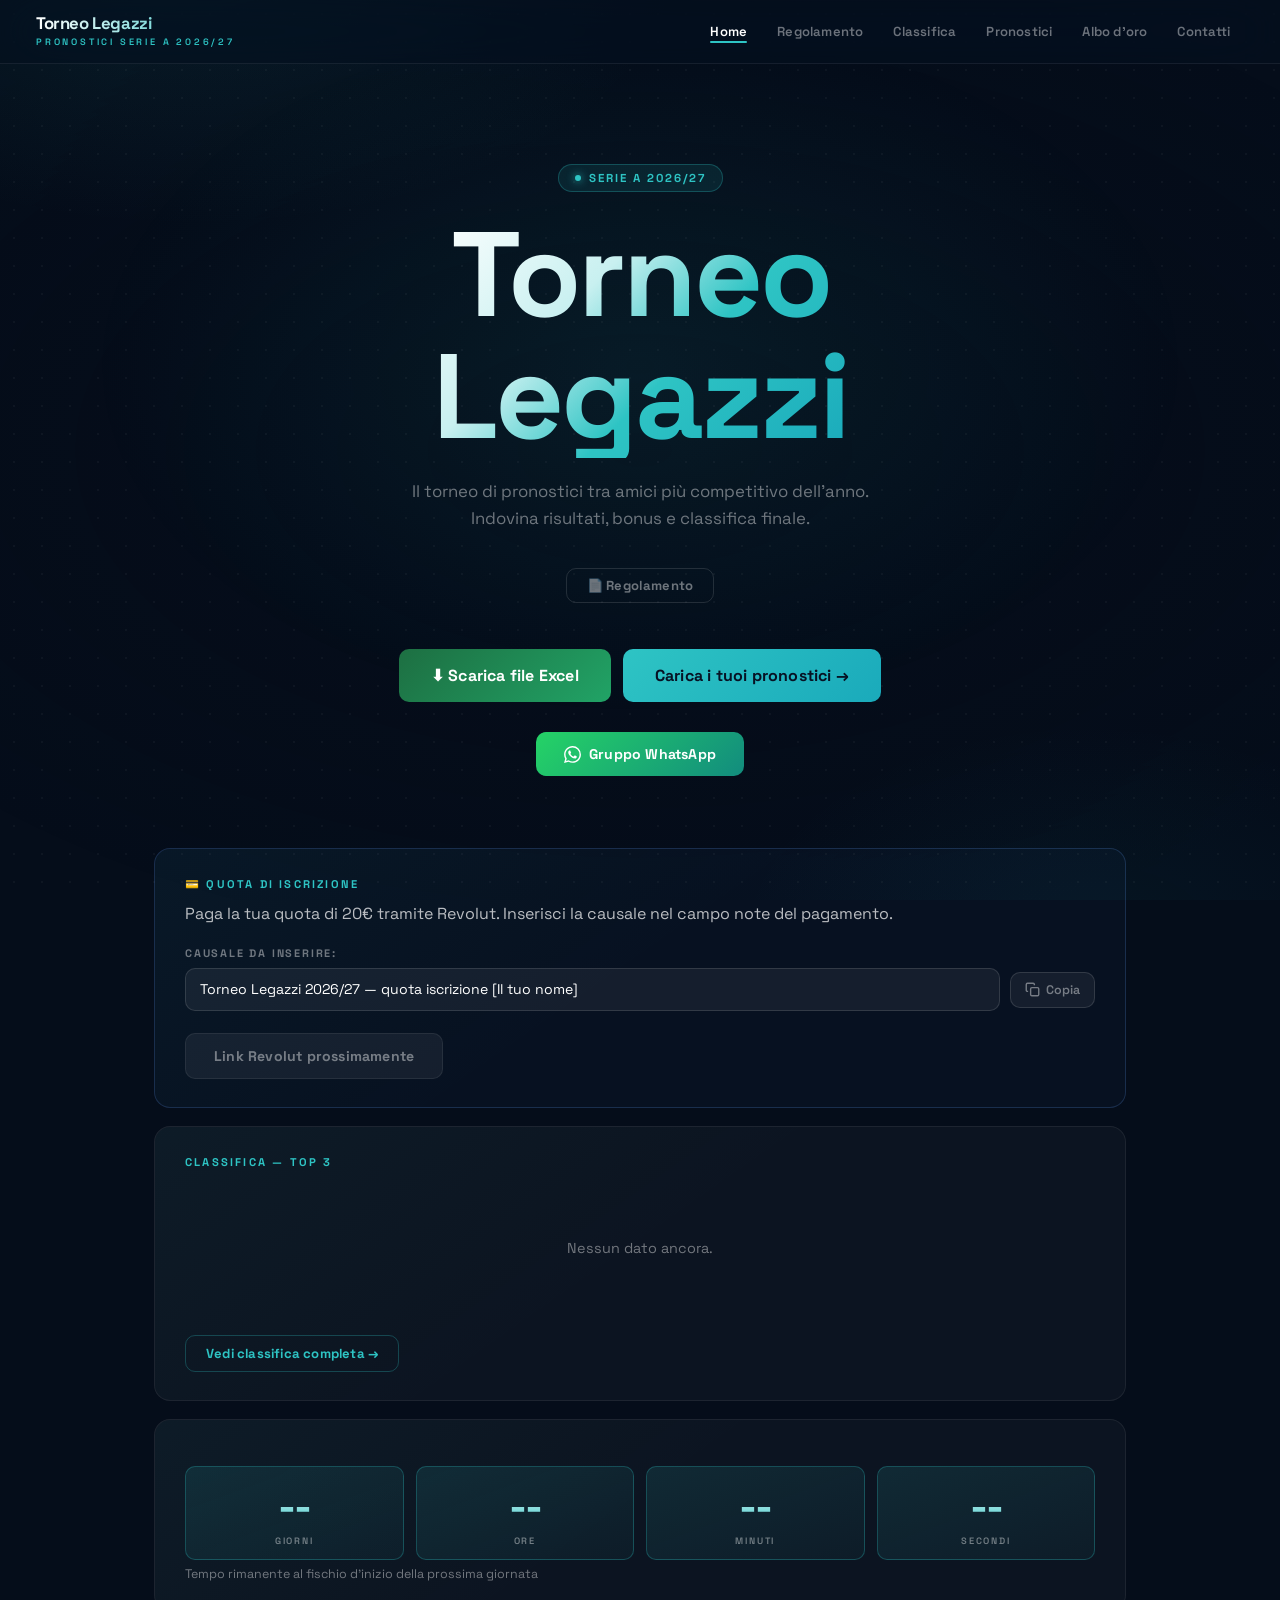
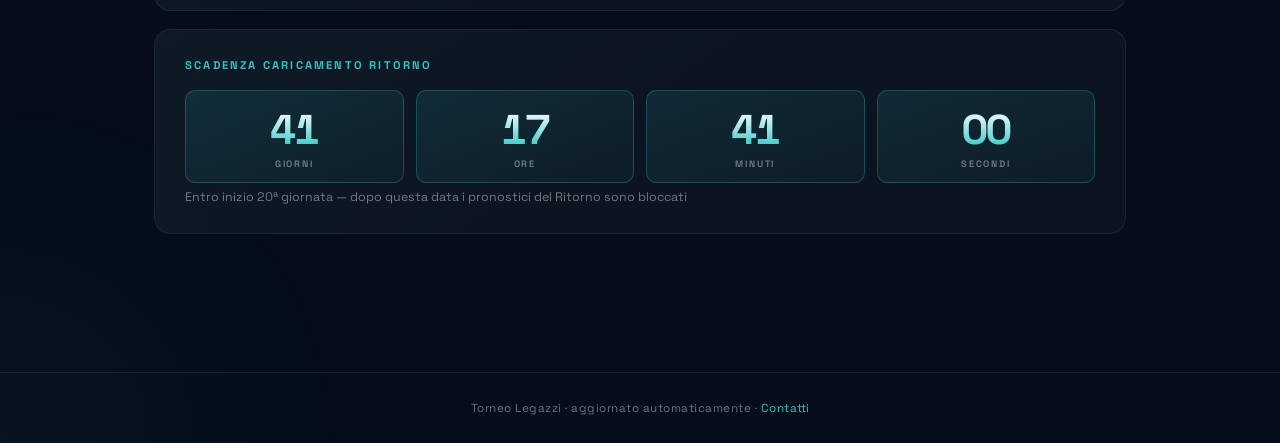
==== index.html @ 624c78e9 "Primo deploy — sito Torneo Legazzi 2026/27 Home con hero, countdown, top 3, menzioni, pagamento Revo" ====
<!DOCTYPE html>
<html lang="it">
<head>
<meta charset="UTF-8">
<meta name="viewport" content="width=device-width, initial-scale=1.0">
<title>Torneo Legazzi — Pronostici Serie A 2026/27</title>
<link rel="preconnect" href="https://fonts.googleapis.com">
<link rel="preconnect" href="https://fonts.gstatic.com" crossorigin>
<link rel="stylesheet" href="https://fonts.googleapis.com/css2?family=Space+Grotesk:wght@300;400;500;600;700;800&display=swap">
<link rel="stylesheet" href="style.css">
</head>
<body>

<header>
  <div class="header-brand">
    <div class="header-brand-text">
      <h1>Torneo Legazzi</h1>
      <p>Pronostici Serie A 2026/27</p>
    </div>
  </div>
  <nav>
    <a href="index.html" class="active">Home</a>
    <a href="regolamento.html">Regolamento</a>
    <a href="classifica.html">Classifica</a>
    <a href="pronostici.html">Pronostici</a>
    <a href="albo.html">Albo d'oro</a>
    <a href="contatti.html">Contatti</a>
  </nav>
</header>

<main>

  <!-- ── HERO ─────────────────────────────────────────── -->
  <section class="hero" data-reveal="up">
    <div class="hero-eyebrow">Serie A 2026/27</div>
    <h1 class="hero-title">Torneo<br>Legazzi</h1>
    <p class="hero-subtitle">Il torneo di pronostici tra amici più competitivo dell'anno. Indovina risultati, bonus e classifica finale.</p>

    <a class="btn btn-regolamento" href="pdf/regolamento.pdf" target="_blank">📄 Regolamento</a>

    <div class="hero-ctas hero-ctas-main">
      <a class="btn btn-excel btn-lg" href="Nome_Cognome.xlsx" download>⬇ Scarica file Excel</a>
      <a id="link-form" class="btn btn-lg" href="#" target="_blank">Carica i tuoi pronostici →</a>
    </div>
    <div class="hero-ctas hero-ctas-secondary">
      <a id="link-whatsapp" class="btn btn-whatsapp" href="#" target="_blank">
        <svg width="17" height="17" viewBox="0 0 24 24" fill="currentColor"><path d="M17.472 14.382c-.297-.149-1.758-.867-2.03-.967-.273-.099-.471-.148-.67.15-.197.297-.767.966-.94 1.164-.173.199-.347.223-.644.075-.297-.15-1.255-.463-2.39-1.475-.883-.788-1.48-1.761-1.653-2.059-.173-.297-.018-.458.13-.606.134-.133.298-.347.446-.52.149-.174.198-.298.298-.497.099-.198.05-.371-.025-.52-.075-.149-.669-1.612-.916-2.207-.242-.579-.487-.5-.669-.51-.173-.008-.371-.01-.57-.01-.198 0-.52.074-.792.372-.272.297-1.04 1.016-1.04 2.479 0 1.462 1.065 2.875 1.213 3.074.149.198 2.096 3.2 5.077 4.487.709.306 1.262.489 1.694.625.712.227 1.36.195 1.871.118.571-.085 1.758-.719 2.006-1.413.248-.694.248-1.289.173-1.413-.074-.124-.272-.198-.57-.347m-5.421 7.403h-.004a9.87 9.87 0 01-5.031-1.378l-.361-.214-3.741.982.998-3.648-.235-.374a9.86 9.86 0 01-1.51-5.26c.001-5.45 4.436-9.884 9.888-9.884 2.64 0 5.122 1.03 6.988 2.898a9.825 9.825 0 012.893 6.994c-.003 5.45-4.437 9.884-9.885 9.884m8.413-18.297A11.815 11.815 0 0012.05 0C5.495 0 .16 5.335.157 11.892c0 2.096.547 4.142 1.588 5.945L.057 24l6.305-1.654a11.882 11.882 0 005.683 1.448h.005c6.554 0 11.89-5.335 11.893-11.893a11.821 11.821 0 00-3.48-8.413z"/></svg>
        Gruppo WhatsApp
      </a>
    </div>
  </section>

  <!-- ── PAGAMENTO ─────────────────────────────────────── -->
  <div class="card card-pagamento" data-reveal="up" style="display:none">
    <h3>💳 Quota di iscrizione</h3>
    <p id="pagamento-desc">Paga la tua quota tramite Revolut.</p>
    <div class="pagamento-causale-wrap">
      <span class="pagamento-causale-label">Causale da inserire:</span>
      <div class="pagamento-causale-row">
        <code id="pagamento-causale" class="causale-text"></code>
        <button class="btn-copia" onclick="copiaCausale()" title="Copia causale">
          <svg width="15" height="15" viewBox="0 0 24 24" fill="none" stroke="currentColor" stroke-width="2.2"><rect x="9" y="9" width="13" height="13" rx="2"/><path d="M5 15H4a2 2 0 01-2-2V4a2 2 0 012-2h9a2 2 0 012 2v1"/></svg>
          <span id="copia-label">Copia</span>
        </button>
      </div>
    </div>
    <a id="link-revolut" class="btn btn-revolut" href="#" target="_blank">
      <svg width="18" height="18" viewBox="0 0 24 24" fill="currentColor"><path d="M13.5 2H6a2 2 0 00-2 2v16a2 2 0 002 2h12a2 2 0 002-2V8.5L13.5 2zm0 0v6H20"/></svg>
      Paga con Revolut
    </a>
  </div>

  <!-- ── AGGIORNAMENTO CLASSIFICA ───────────────────────── -->
  <div class="card card-aggiornamento" data-reveal="up" style="display:none">
    <h3>📣 Aggiornamento classifica</h3>
    <p id="aggiornamento-classifica" class="aggiornamento-testo"></p>
    <a class="btn btn-sm" href="classifica.html">Vedi classifica completa →</a>
  </div>

  <!-- ── MENZIONI SPECIALI ──────────────────────────────── -->
  <div class="card card-menzioni" data-reveal="up" style="display:none">
    <h3>Menzioni speciali</h3>
    <div id="lista-menzioni" class="menzioni-grid"></div>
  </div>

  <!-- ── TOP 3 ──────────────────────────────────────── -->
  <div class="card card-top3" data-reveal="up">
    <h3>Classifica — Top 3</h3>
    <div id="top3" class="top3-list">
      <div class="placeholder">Caricamento…</div>
    </div>
    <a class="btn btn-sm btn-outline" href="classifica.html" style="margin-top:18px">Vedi classifica completa →</a>
  </div>

  <!-- ── COUNTDOWN GIORNATA ──────────────────────────── -->
  <div class="card" data-reveal="up">
    <h3 id="titolo-giornata">Prossima giornata</h3>
    <div class="countdown-grid">
      <div class="digit-block"><span id="cd-g">--</span><label>giorni</label></div>
      <div class="digit-block"><span id="cd-h">--</span><label>ore</label></div>
      <div class="digit-block"><span id="cd-m">--</span><label>minuti</label></div>
      <div class="digit-block"><span id="cd-s">--</span><label>secondi</label></div>
    </div>
    <small>Tempo rimanente al fischio d'inizio della prossima giornata</small>
  </div>

  <!-- ── COUNTDOWN RITORNO ───────────────────────────── -->
  <div class="card" data-reveal="up">
    <h3>Scadenza caricamento Ritorno</h3>
    <div class="countdown-grid">
      <div class="digit-block"><span id="cr-g">--</span><label>giorni</label></div>
      <div class="digit-block"><span id="cr-h">--</span><label>ore</label></div>
      <div class="digit-block"><span id="cr-m">--</span><label>minuti</label></div>
      <div class="digit-block"><span id="cr-s">--</span><label>secondi</label></div>
    </div>
    <small>Entro inizio 20ª giornata — dopo questa data i pronostici del Ritorno sono bloccati</small>
  </div>


</main>

<footer>Torneo Legazzi &middot; aggiornato automaticamente &middot; <a href="contatti.html">Contatti</a></footer>

<script src="script.js"></script>
<script src="animations.js"></script>
<script>
applicaVisibilitaSito().then(ok => {
  if (!ok) return;
  avviaCountdownHome();
  caricaTop3();
  caricaPagamento();
  caricaMenzioni();
  caricaConfig().then(cfg => {
    const href = (cfg.link_form && cfg.link_form !== 'METTI_QUI_IL_LINK_AL_GOOGLE_FORM')
      ? cfg.link_form : null;
    if (href) {
      document.getElementById('link-form').href = href;
    } else {
      document.getElementById('link-form').style.display = 'none';
    }
    const wa = document.getElementById('link-whatsapp');
    if (cfg.link_whatsapp) { wa.href = cfg.link_whatsapp; }
  });
});
</script>
</body>
</html>
---- style.css ----
@import url('https://fonts.googleapis.com/css2?family=Space+Grotesk:wght@300;400;500;600;700;800&display=swap');

/* ══════════════════════════════════════════════════════════════
   TOKENS
══════════════════════════════════════════════════════════════ */
:root {
  --bg:          #050d1a;
  --bg2:         #071224;
  --surface:     rgba(255,255,255,0.030);
  --surface-2:   rgba(255,255,255,0.060);
  --surface-3:   rgba(255,255,255,0.090);
  --navy:        #071224;

  --tc:          #2ec4c4;
  --tc2:         #1aaabb;
  --tc-dim:      rgba(46,196,196,0.10);
  --tc-border:   rgba(46,196,196,0.28);
  --tc-glow:     0 0 32px rgba(46,196,196,0.30);
  --tc-glow-lg:  0 0 80px rgba(46,196,196,0.20);

  --gold:        #f5b730;
  --gold-dim:    rgba(245,183,48,0.12);
  --silver:      #a8b8c8;
  --bronze:      #cd7f41;

  --white:       #ffffff;
  --text:        rgba(255,255,255,0.88);
  --muted:       rgba(255,255,255,0.42);
  --border:      rgba(255,255,255,0.07);
  --border-2:    rgba(255,255,255,0.12);

  --radius-sm:   10px;
  --radius:      16px;
  --radius-lg:   24px;

  --font: 'Space Grotesk', -apple-system, 'Segoe UI', sans-serif;
}

/* ══════════════════════════════════════════════════════════════
   RESET
══════════════════════════════════════════════════════════════ */
*, *::before, *::after { box-sizing: border-box; margin: 0; padding: 0; }
html  { scroll-behavior: smooth; }
body  {
  font-family: var(--font);
  background: var(--bg);
  color: var(--text);
  min-height: 100vh;
  overflow-x: hidden;
}

/* ══════════════════════════════════════════════════════════════
   AMBIENT / BACKGROUND
══════════════════════════════════════════════════════════════ */
body::before {
  content: '';
  position: fixed; inset: 0; z-index: 0; pointer-events: none;
  background:
    radial-gradient(ellipse 70% 55% at 15% -5%,  rgba(46,196,196,0.09) 0%, transparent 55%),
    radial-gradient(ellipse 50% 45% at 85% 105%, rgba(26,170,187,0.06) 0%, transparent 55%),
    radial-gradient(ellipse 90% 70% at 50% 50%,  rgba(5,13,26,0.4)    0%, transparent 80%);
  animation: ambient 22s ease-in-out infinite alternate;
}
@keyframes ambient {
  from { transform: scale(1); }
  to   { transform: scale(1.04) rotate(1.5deg); }
}

/* dot-grid overlay */
body::after {
  content: '';
  position: fixed; inset: 0; z-index: 0; pointer-events: none;
  background-image: radial-gradient(rgba(255,255,255,0.04) 1px, transparent 1px);
  background-size: 28px 28px;
}

/* ══════════════════════════════════════════════════════════════
   CURSOR GLOW
══════════════════════════════════════════════════════════════ */
.cursor-glow {
  position: fixed; z-index: 0; pointer-events: none;
  width: 800px; height: 800px; border-radius: 50%;
  background: radial-gradient(circle, rgba(46,196,196,0.045) 0%, transparent 62%);
  transform: translate(-50%, -50%);
  transition: left 0.2s ease, top 0.2s ease;
  will-change: left, top;
}

/* ══════════════════════════════════════════════════════════════
   HEADER
══════════════════════════════════════════════════════════════ */
header {
  position: sticky; top: 0; z-index: 200;
  display: flex; align-items: center; justify-content: space-between;
  flex-wrap: wrap; gap: 12px;
  padding: 12px 36px;
  background: rgba(5,13,26,0.60);
  backdrop-filter: blur(28px) saturate(1.4);
  -webkit-backdrop-filter: blur(28px) saturate(1.4);
  border-bottom: 1px solid var(--border);
  transition: background 0.3s, border-color 0.3s;
}
header.scrolled {
  background: rgba(5,13,26,0.90);
  border-bottom-color: var(--border-2);
}

.header-brand {
  display: flex; align-items: center; gap: 10px;
}
.header-brand img {
  width: 32px; height: 32px; object-fit: contain;
  filter: drop-shadow(0 0 8px rgba(46,196,196,0.5));
}
.header-brand-text h1 {
  font-size: 1.05rem; font-weight: 800;
  letter-spacing: -0.4px;
  background: linear-gradient(90deg, #fff 0%, var(--tc) 100%);
  -webkit-background-clip: text; -webkit-text-fill-color: transparent;
  background-clip: text;
}
.header-brand-text p {
  font-size: 0.58rem; font-weight: 600;
  letter-spacing: 2.8px; text-transform: uppercase;
  color: var(--tc); margin-top: 1px;
}

/* ══════════════════════════════════════════════════════════════
   NAV
══════════════════════════════════════════════════════════════ */
nav { display: flex; flex-wrap: wrap; gap: 2px; }
nav a {
  position: relative;
  color: var(--muted); text-decoration: none;
  padding: 8px 14px; border-radius: var(--radius-sm);
  font-size: 0.82rem; font-weight: 600; letter-spacing: 0.2px;
  transition: color 0.2s, background 0.2s;
}
nav a::after {
  content: ''; position: absolute;
  bottom: 5px; left: 14px; right: 14px;
  height: 2px; background: var(--tc); border-radius: 2px;
  transform: scaleX(0);
  transform-origin: left;
  transition: transform 0.28s cubic-bezier(0.4,0,0.2,1);
}
nav a:hover       { color: var(--white); background: var(--surface-2); }
nav a:hover::after,
nav a.active::after { transform: scaleX(1); }
nav a.active      { color: var(--white); }

/* ══════════════════════════════════════════════════════════════
   MAIN WRAPPER
══════════════════════════════════════════════════════════════ */
main {
  position: relative; z-index: 1;
  max-width: 1020px; margin: 0 auto;
  padding: 0 24px 120px;
  min-height: 70vh;
}

/* ══════════════════════════════════════════════════════════════
   HERO
══════════════════════════════════════════════════════════════ */
.hero {
  position: relative;
  padding: 100px 0 72px;
  display: flex;
  flex-direction: column;
  align-items: center;
  text-align: center;
  overflow: visible;
}
.hero::before {
  content: '';
  position: absolute; inset: -60px -120px; z-index: -1; pointer-events: none;
  background: radial-gradient(ellipse 70% 60% at 50% 40%, rgba(46,196,196,0.08) 0%, transparent 65%);
}

.hero-eyebrow {
  display: inline-flex; align-items: center; gap: 8px;
  margin-bottom: 22px;
  padding: 6px 16px;
  background: var(--tc-dim);
  border: 1px solid var(--tc-border);
  border-radius: 100px;
  font-size: 0.72rem; font-weight: 700;
  letter-spacing: 2px; text-transform: uppercase;
  color: var(--tc);
}
.hero-eyebrow::before {
  content: '';
  width: 6px; height: 6px; border-radius: 50%;
  background: var(--tc);
  box-shadow: 0 0 8px var(--tc);
  animation: pulse-dot 2s ease-in-out infinite;
}
@keyframes pulse-dot {
  0%,100% { opacity: 1; transform: scale(1); }
  50%      { opacity: 0.5; transform: scale(0.75); }
}

.hero-title {
  font-size: clamp(3.6rem, 10vw, 7.5rem);
  font-weight: 800;
  letter-spacing: -3px;
  line-height: 1.02;
  background: linear-gradient(135deg,
    #ffffff  0%,
    #c8f0f0 35%,
    var(--tc) 60%,
    var(--tc2) 100%);
  -webkit-background-clip: text; -webkit-text-fill-color: transparent;
  background-clip: text;
  margin-bottom: 20px;
}

.hero-subtitle {
  font-size: 1.05rem; font-weight: 400;
  color: var(--muted); line-height: 1.6;
  max-width: 480px; margin: 0 auto 36px;
}

.hero-ctas {
  display: flex; gap: 14px; justify-content: center; flex-wrap: wrap;
}

.hero-stats {
  display: flex; gap: 0; justify-content: center;
  margin-top: 64px;
  border: 1px solid var(--border); border-radius: var(--radius-lg);
  background: var(--surface);
  overflow: hidden;
}
.hero-stat {
  flex: 1; min-width: 100px;
  padding: 24px 20px;
  text-align: center;
  border-right: 1px solid var(--border);
  transition: background 0.2s;
}
.hero-stat:last-child { border-right: none; }
.hero-stat:hover { background: var(--surface-2); }
.hero-stat-val {
  font-size: 2rem; font-weight: 800;
  letter-spacing: -1px; color: var(--tc);
  display: block;
}
.hero-stat-label {
  font-size: 0.65rem; font-weight: 600;
  text-transform: uppercase; letter-spacing: 1.8px;
  color: var(--muted); margin-top: 4px; display: block;
}

/* ══════════════════════════════════════════════════════════════
   SECTION HEADINGS
══════════════════════════════════════════════════════════════ */
.section-title {
  font-size: 1.8rem; font-weight: 800;
  letter-spacing: -1.2px; line-height: 1.15;
  color: var(--white);
  margin-bottom: 28px;
}
.section-title::after {
  content: ''; display: block;
  width: 36px; height: 3px; margin-top: 12px;
  background: var(--tc); border-radius: 2px;
  box-shadow: var(--tc-glow);
}

/* legacy h2/h3 */
h2 {
  font-size: 1.9rem; font-weight: 800;
  letter-spacing: -1.3px; line-height: 1.1;
  color: var(--white); margin-bottom: 32px;
  padding-top: 56px;
}
h2::after {
  content: ''; display: block;
  width: 36px; height: 3px; margin-top: 12px;
  background: var(--tc); border-radius: 2px;
  box-shadow: var(--tc-glow);
}
h3 {
  font-size: 0.70rem; font-weight: 700;
  text-transform: uppercase; letter-spacing: 2.2px;
  color: var(--tc); margin-bottom: 10px;
}

/* ══════════════════════════════════════════════════════════════
   CARDS
══════════════════════════════════════════════════════════════ */
.card {
  position: relative; overflow: hidden;
  background: var(--surface);
  border: 1px solid var(--border);
  border-radius: var(--radius);
  padding: 28px 30px;
  margin-bottom: 18px;
  transition: border-color 0.35s, transform 0.35s, box-shadow 0.35s, background 0.35s;
}
.card::before {
  content: '';
  position: absolute; inset: 0; pointer-events: none; z-index: 0;
  background: linear-gradient(145deg, rgba(46,196,196,0.04) 0%, transparent 50%);
}
.card > * { position: relative; z-index: 1; }
.card:hover {
  border-color: var(--tc-border);
  transform: translateY(-4px);
  background: var(--surface-2);
  box-shadow: 0 16px 48px rgba(0,0,0,0.50), var(--tc-glow);
}

/* shimmering card border on hover */
.card::after {
  content: '';
  position: absolute; inset: -1px; border-radius: calc(var(--radius) + 1px);
  background: linear-gradient(135deg, var(--tc) 0%, transparent 45%, var(--tc2) 100%);
  opacity: 0;
  transition: opacity 0.4s;
  z-index: -1;
}
.card:hover::after { opacity: 0.15; }

/* ══════════════════════════════════════════════════════════════
   COUNTDOWN GRID
══════════════════════════════════════════════════════════════ */
.countdown-grid {
  display: flex; gap: 12px;
  margin: 18px 0 6px; flex-wrap: wrap;
}
.digit-block {
  flex: 1; min-width: 68px;
  background: linear-gradient(160deg, rgba(46,196,196,0.12) 0%, rgba(46,196,196,0.05) 100%);
  border: 1px solid var(--tc-border);
  border-radius: var(--radius-sm);
  padding: 18px 12px 12px;
  text-align: center;
  transition: transform 0.15s;
}
.digit-block:hover { transform: scale(1.04); }
.digit-block span {
  display: block;
  font-size: 2.6rem; font-weight: 800;
  letter-spacing: -2px; line-height: 1;
  background: linear-gradient(180deg, var(--white) 0%, var(--tc) 100%);
  -webkit-background-clip: text; -webkit-text-fill-color: transparent;
  background-clip: text;
  font-variant-numeric: tabular-nums;
  transition: transform 0.12s;
}
.digit-block span.tick { transform: scale(1.1); }
.digit-block label {
  display: block; margin-top: 8px;
  font-size: 0.58rem; font-weight: 600;
  text-transform: uppercase; letter-spacing: 1.8px;
  color: var(--muted);
}

/* ══════════════════════════════════════════════════════════════
   BUTTONS
══════════════════════════════════════════════════════════════ */
.btn {
  display: inline-flex; align-items: center; gap: 7px;
  position: relative; overflow: hidden;
  padding: 13px 28px; border-radius: var(--radius-sm);
  background: linear-gradient(135deg, var(--tc) 0%, var(--tc2) 100%);
  color: var(--navy);
  font-family: var(--font); font-size: 0.88rem; font-weight: 700;
  letter-spacing: 0.2px; text-decoration: none;
  transition: transform 0.22s, box-shadow 0.22s, filter 0.22s;
  margin-top: 18px;
}
.btn:hover {
  transform: translateY(-2px);
  box-shadow: 0 10px 32px rgba(46,196,196,0.40);
  filter: brightness(1.08);
}
.btn-outline {
  background: transparent;
  border: 1.5px solid var(--tc-border);
  color: var(--tc);
  transition: border-color 0.22s, background 0.22s, transform 0.22s, box-shadow 0.22s;
}
.btn-outline:hover {
  background: var(--tc-dim);
  border-color: var(--tc);
  color: var(--white);
  box-shadow: 0 0 0 4px rgba(46,196,196,0.08);
}

/* shimmer on .btn */
.btn::before {
  content: '';
  position: absolute; top: 0; left: -100%;
  width: 60%; height: 100%;
  background: linear-gradient(90deg, transparent, rgba(255,255,255,0.25), transparent);
  transition: left 0.5s ease;
}
.btn:hover::before { left: 150%; }

/* ripple */
@keyframes ripple { to { width: 240px; height: 240px; opacity: 0; } }
.btn .ripple-el {
  position: absolute; border-radius: 50%; pointer-events: none;
  background: rgba(255,255,255,0.25);
  width: 0; height: 0;
  transform: translate(-50%,-50%);
  animation: ripple 0.6s linear;
}

/* ══════════════════════════════════════════════════════════════
   TABLE
══════════════════════════════════════════════════════════════ */
.table-wrap {
  overflow-x: auto;
  border: 1px solid var(--border); border-radius: var(--radius);
  background: var(--surface);
}
table { border-collapse: collapse; width: 100%; min-width: 340px; }
th {
  background: rgba(46,196,196,0.06);
  color: var(--tc);
  font-size: 0.70rem; font-weight: 700;
  text-transform: uppercase; letter-spacing: 1.4px;
  padding: 15px 18px;
  border-bottom: 1px solid var(--tc-border);
  white-space: nowrap; text-align: center;
}
td {
  padding: 14px 18px; color: var(--text);
  border-bottom: 1px solid var(--border);
  font-size: 0.88rem; text-align: center; white-space: nowrap;
}
td.nome { text-align: left; font-weight: 600; white-space: normal; }
tbody tr { transition: background 0.15s; }
tbody tr:hover { background: rgba(255,255,255,0.04); }
tbody tr:last-child td { border-bottom: none; }
td.totale, th.totale { font-weight: 800; color: var(--tc); }

/* Medal badges for top 3 */
.medal-1 { color: var(--gold);   font-weight: 800; }
.medal-2 { color: var(--silver); font-weight: 800; }
.medal-3 { color: var(--bronze); font-weight: 800; }
tbody tr:nth-child(1) { background: rgba(245,183,48,0.04); }
tbody tr:nth-child(2) { background: rgba(168,184,200,0.03); }
tbody tr:nth-child(3) { background: rgba(205,127,65,0.03); }

/* ══════════════════════════════════════════════════════════════
   PARTECIPANTI LIST
══════════════════════════════════════════════════════════════ */
ul.partecipanti { list-style: none; padding: 0; display: grid; gap: 10px; }
ul.partecipanti li {
  display: flex; justify-content: space-between; align-items: center;
  padding: 16px 22px;
  background: var(--surface); border: 1px solid var(--border); border-radius: var(--radius-sm);
  transition: border-color 0.25s, transform 0.25s, background 0.25s;
}
ul.partecipanti li:hover {
  border-color: var(--tc-border);
  transform: translateX(6px);
  background: var(--surface-2);
}
ul.partecipanti li span { font-weight: 600; color: var(--white); }
ul.partecipanti li a {
  color: var(--tc); font-weight: 700; font-size: 0.78rem;
  text-decoration: none; padding: 7px 14px;
  border: 1px solid var(--tc-border); border-radius: 8px;
  transition: background 0.2s, color 0.2s, box-shadow 0.2s;
  white-space: nowrap;
}
ul.partecipanti li a:hover {
  background: var(--tc); color: var(--navy);
  box-shadow: 0 4px 16px rgba(46,196,196,0.30);
}

/* ══════════════════════════════════════════════════════════════
   PDF EMBED
══════════════════════════════════════════════════════════════ */
.embed-pdf {
  width: 100%; height: 80vh;
  border-radius: var(--radius); border: 1px solid var(--border);
}

/* ══════════════════════════════════════════════════════════════
   MISC
══════════════════════════════════════════════════════════════ */
.info {
  font-size: 0.78rem; color: var(--muted);
  text-align: center; margin-bottom: 20px; letter-spacing: 0.3px;
}
.errore, .placeholder {
  text-align: center; padding: 60px 20px;
  color: var(--muted); font-size: 0.9rem;
}
.legenda {
  margin-top: 16px; font-size: 0.75rem;
  color: var(--muted); text-align: center;
}
code {
  background: var(--tc-dim); color: var(--tc);
  padding: 2px 7px; border-radius: 5px; font-size: 0.85em;
}
p { color: rgba(255,255,255,0.72); line-height: 1.68; }
small { display: block; margin-top: 6px; color: var(--muted); font-size: 0.78rem; }

/* gradient text utility */
.grad-text {
  background: linear-gradient(135deg, var(--white) 0%, var(--tc) 100%);
  -webkit-background-clip: text; -webkit-text-fill-color: transparent;
  background-clip: text;
}

/* ══════════════════════════════════════════════════════════════
   EXCEL + WHATSAPP BUTTONS
══════════════════════════════════════════════════════════════ */
.btn-excel {
  background: linear-gradient(135deg, #1d6f42 0%, #21a366 100%);
  color: #fff;
}
.btn-excel:hover {
  box-shadow: 0 10px 32px rgba(33,163,102,0.38);
  filter: brightness(1.08);
}
.btn-whatsapp {
  background: linear-gradient(135deg, #25d366 0%, #128c7e 100%);
  color: #fff;
  gap: 8px;
}
.btn-whatsapp:hover {
  box-shadow: 0 10px 32px rgba(37,211,102,0.38);
  filter: brightness(1.08);
}

/* ══════════════════════════════════════════════════════════════
   PAGAMENTO REVOLUT
══════════════════════════════════════════════════════════════ */
.card-pagamento {
  border-color: rgba(100,160,255,0.20);
  background: rgba(100,160,255,0.03);
}
.pagamento-causale-wrap {
  margin: 18px 0 4px;
}
.pagamento-causale-label {
  display: block;
  font-size: 0.68rem; font-weight: 700;
  text-transform: uppercase; letter-spacing: 1.8px;
  color: var(--muted); margin-bottom: 8px;
}
.pagamento-causale-row {
  display: flex; align-items: center; gap: 10px; flex-wrap: wrap;
}
.causale-text {
  flex: 1;
  background: rgba(255,255,255,0.06);
  border: 1px solid var(--border-2);
  color: var(--white);
  padding: 10px 14px;
  border-radius: var(--radius-sm);
  font-size: 0.88rem; font-family: var(--font);
  line-height: 1.5;
  min-width: 0;
}
.btn-copia {
  display: inline-flex; align-items: center; gap: 6px;
  padding: 9px 14px; border-radius: var(--radius-sm);
  background: var(--surface-2); border: 1px solid var(--border-2);
  color: var(--muted); font-family: var(--font);
  font-size: 0.78rem; font-weight: 600;
  cursor: pointer; white-space: nowrap;
  transition: background 0.2s, color 0.2s, border-color 0.2s;
}
.btn-copia:hover { background: var(--tc-dim); border-color: var(--tc-border); color: var(--tc); }
.btn-revolut {
  background: linear-gradient(135deg, #2a5cff 0%, #0044cc 100%);
  color: #fff; gap: 8px; margin-top: 18px;
}
.btn-revolut:hover { box-shadow: 0 10px 32px rgba(42,92,255,0.38); filter: brightness(1.1); }
.btn-disabled {
  background: var(--surface-2) !important;
  color: var(--muted) !important;
  box-shadow: none !important;
  filter: none !important;
  cursor: default;
  border: 1px solid var(--border);
}

/* ══════════════════════════════════════════════════════════════
   TOP 3 HOME
══════════════════════════════════════════════════════════════ */
.top3-list {
  display: flex;
  flex-direction: column;
  gap: 10px;
  margin-top: 8px;
}
.top3-row {
  display: flex;
  align-items: center;
  gap: 14px;
  padding: 14px 18px;
  border-radius: var(--radius-sm);
  border: 1px solid var(--border);
  background: var(--surface-2);
  transition: background 0.2s, border-color 0.2s;
}
.top3-row:hover { background: var(--surface-3); border-color: var(--border-2); }
.top3-row.pos-1 { border-color: rgba(245,183,48,0.30); background: rgba(245,183,48,0.06); }
.top3-row.pos-2 { border-color: rgba(168,184,200,0.25); }
.top3-row.pos-3 { border-color: rgba(205,127,65,0.25); }
.top3-medal { font-size: 1.5rem; line-height: 1; flex-shrink: 0; }
.top3-nome  { flex: 1; font-weight: 700; font-size: 1rem; color: var(--white); }
.top3-pt    { font-size: 1.25rem; font-weight: 800; color: var(--tc); letter-spacing: -0.5px; }
.top3-pt small { font-size: 0.72rem; font-weight: 600; color: var(--muted); }

/* ══════════════════════════════════════════════════════════════
   AGGIORNAMENTO CLASSIFICA
══════════════════════════════════════════════════════════════ */
.card-aggiornamento {
  border-color: rgba(245,183,48,0.25);
  background: rgba(245,183,48,0.04);
}
.card-aggiornamento::before {
  background: linear-gradient(145deg, rgba(245,183,48,0.06) 0%, transparent 55%);
}
.card-aggiornamento:hover { border-color: rgba(245,183,48,0.45); }
.aggiornamento-testo {
  font-size: 1.05rem;
  font-weight: 500;
  color: var(--white);
  line-height: 1.6;
  margin-bottom: 4px;
}
.btn-sm {
  padding: 9px 20px;
  font-size: 0.82rem;
  margin-top: 14px;
}
.btn-lg {
  padding: 16px 32px;
  font-size: 1rem;
}
.btn-regolamento {
  background: transparent;
  border: 1.5px solid var(--border-2);
  color: var(--muted);
  font-size: 0.82rem;
  padding: 8px 20px;
  margin-top: 0;
  margin-bottom: 28px;
  letter-spacing: 0.3px;
}
.btn-regolamento:hover {
  border-color: var(--tc-border);
  color: var(--white);
  background: var(--tc-dim);
  box-shadow: none;
  transform: none;
}

.hero-ctas-main {
  display: flex;
  gap: 12px;
  justify-content: center;
  flex-wrap: wrap;
  margin-top: 0;
}
.hero-ctas-secondary {
  display: flex;
  justify-content: center;
  margin-top: 12px;
}

/* ══════════════════════════════════════════════════════════════
   MENZIONI SPECIALI
══════════════════════════════════════════════════════════════ */
.menzioni-grid {
  display: flex;
  flex-direction: column;
  gap: 12px;
  margin-top: 4px;
}
.menzione-item {
  display: flex;
  align-items: flex-start;
  gap: 14px;
  padding: 16px 18px;
  background: var(--surface-2);
  border: 1px solid var(--border-2);
  border-radius: var(--radius-sm);
  transition: border-color 0.25s, background 0.25s;
}
.menzione-item:hover {
  border-color: var(--tc-border);
  background: var(--surface-3);
}
.menzione-ico {
  font-size: 1.4rem;
  line-height: 1;
  flex-shrink: 0;
  margin-top: 2px;
}
.menzione-item p {
  font-size: 0.92rem;
  color: var(--text);
  line-height: 1.6;
  margin: 0;
}

/* ══════════════════════════════════════════════════════════════
   FOOTER
══════════════════════════════════════════════════════════════ */
footer {
  position: relative; z-index: 1;
  text-align: center; font-size: 0.73rem;
  color: var(--muted); letter-spacing: 0.5px;
  padding: 28px; border-top: 1px solid var(--border);
}
footer a { color: var(--tc); text-decoration: none; }
footer a:hover { text-decoration: underline; }

/* ══════════════════════════════════════════════════════════════
   SCROLL REVEAL
══════════════════════════════════════════════════════════════ */
[data-reveal] {
  opacity: 0;
  transition: opacity 0.8s cubic-bezier(0.4,0,0.2,1),
              transform 0.8s cubic-bezier(0.4,0,0.2,1);
}
[data-reveal="up"]    { transform: translateY(48px); }
[data-reveal="left"]  { transform: translateX(-40px); }
[data-reveal="right"] { transform: translateX(40px); }
[data-reveal="scale"] { transform: scale(0.92); }
[data-reveal].is-visible { opacity: 1 !important; transform: none !important; }

[data-stagger] > * {
  opacity: 0; transform: translateY(24px);
  transition: opacity 0.6s cubic-bezier(0.4,0,0.2,1),
              transform 0.6s cubic-bezier(0.4,0,0.2,1);
}
[data-stagger] > *.is-visible { opacity: 1; transform: none; }

/* ══════════════════════════════════════════════════════════════
   MOBILE
══════════════════════════════════════════════════════════════ */
@media (max-width: 640px) {
  header { padding: 12px 16px; }
  nav a  { font-size: 0.73rem; padding: 6px 10px; }
  main   { padding: 0 16px 80px; }
  h2     { font-size: 1.55rem; padding-top: 40px; }
  .hero  { padding: 64px 0 48px; }
  .hero-title { letter-spacing: -2px; }
  .digit-block span { font-size: 2rem; }
  .digit-block { min-width: 56px; padding: 14px 8px 10px; }
  .hero-stats { flex-direction: column; border-radius: var(--radius-sm); }
  .hero-stat  { border-right: none; border-bottom: 1px solid var(--border); }
  .hero-stat:last-child { border-bottom: none; }
  .hero-ctas { flex-direction: column; align-items: center; }
}

@media (max-width: 480px) {
  .header-brand-text p { display: none; }
}
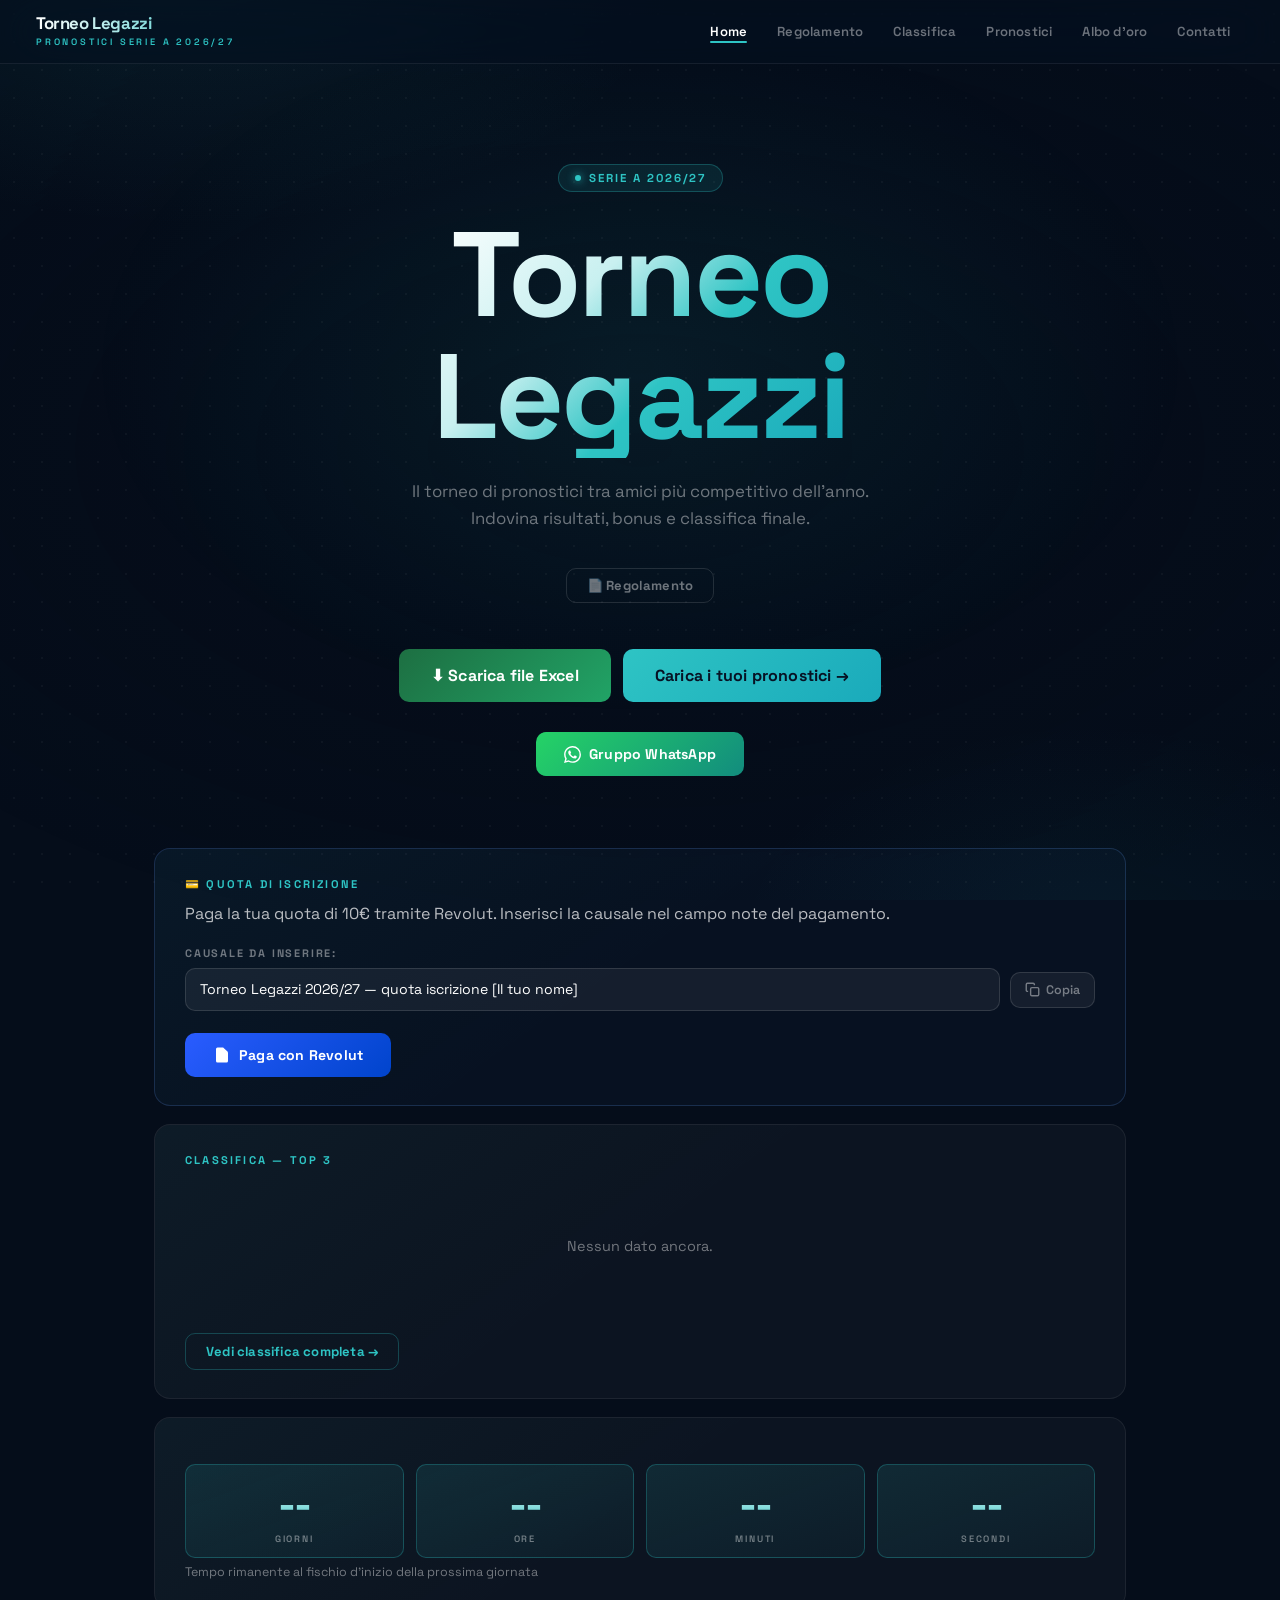
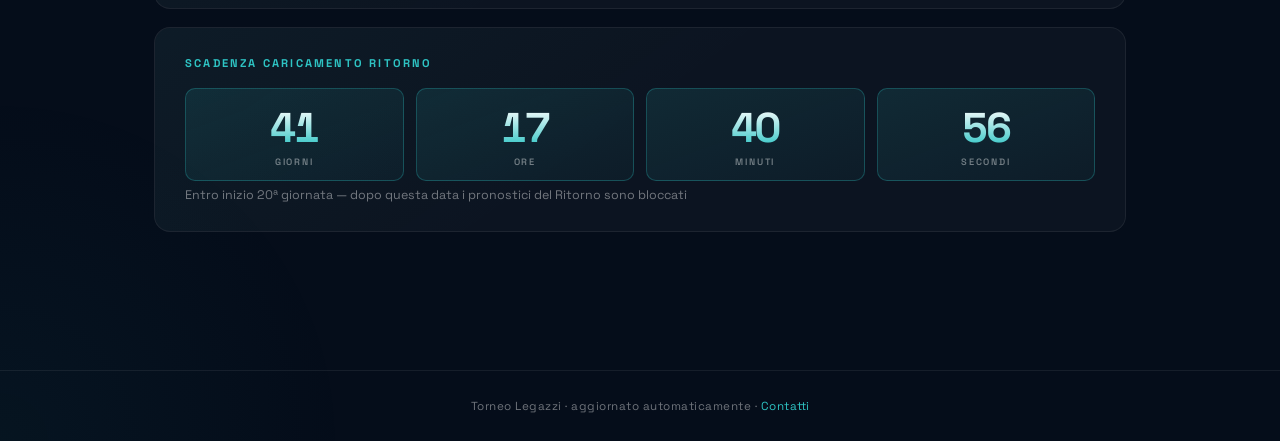
==== commit fd30b422: "Aggiornamento sito: regolamento, WhatsApp, pronostici bloccati - Aggiunge regolamento ufficiale (boz" ====
--- a/index.html
+++ b/index.html
@@ -43,7 +43,7 @@
       <a id="link-form" class="btn btn-lg" href="#" target="_blank">Carica i tuoi pronostici →</a>
     </div>
     <div class="hero-ctas hero-ctas-secondary">
-      <a id="link-whatsapp" class="btn btn-whatsapp" href="#" target="_blank">
+      <a id="link-whatsapp" class="btn btn-whatsapp" href="https://chat.whatsapp.com/EWjSijXYXm7IiRJeW1PDrg" target="_blank">
         <svg width="17" height="17" viewBox="0 0 24 24" fill="currentColor"><path d="M17.472 14.382c-.297-.149-1.758-.867-2.03-.967-.273-.099-.471-.148-.67.15-.197.297-.767.966-.94 1.164-.173.199-.347.223-.644.075-.297-.15-1.255-.463-2.39-1.475-.883-.788-1.48-1.761-1.653-2.059-.173-.297-.018-.458.13-.606.134-.133.298-.347.446-.52.149-.174.198-.298.298-.497.099-.198.05-.371-.025-.52-.075-.149-.669-1.612-.916-2.207-.242-.579-.487-.5-.669-.51-.173-.008-.371-.01-.57-.01-.198 0-.52.074-.792.372-.272.297-1.04 1.016-1.04 2.479 0 1.462 1.065 2.875 1.213 3.074.149.198 2.096 3.2 5.077 4.487.709.306 1.262.489 1.694.625.712.227 1.36.195 1.871.118.571-.085 1.758-.719 2.006-1.413.248-.694.248-1.289.173-1.413-.074-.124-.272-.198-.57-.347m-5.421 7.403h-.004a9.87 9.87 0 01-5.031-1.378l-.361-.214-3.741.982.998-3.648-.235-.374a9.86 9.86 0 01-1.51-5.26c.001-5.45 4.436-9.884 9.888-9.884 2.64 0 5.122 1.03 6.988 2.898a9.825 9.825 0 012.893 6.994c-.003 5.45-4.437 9.884-9.885 9.884m8.413-18.297A11.815 11.815 0 0012.05 0C5.495 0 .16 5.335.157 11.892c0 2.096.547 4.142 1.588 5.945L.057 24l6.305-1.654a11.882 11.882 0 005.683 1.448h.005c6.554 0 11.89-5.335 11.893-11.893a11.821 11.821 0 00-3.48-8.413z"/></svg>
         Gruppo WhatsApp
       </a>
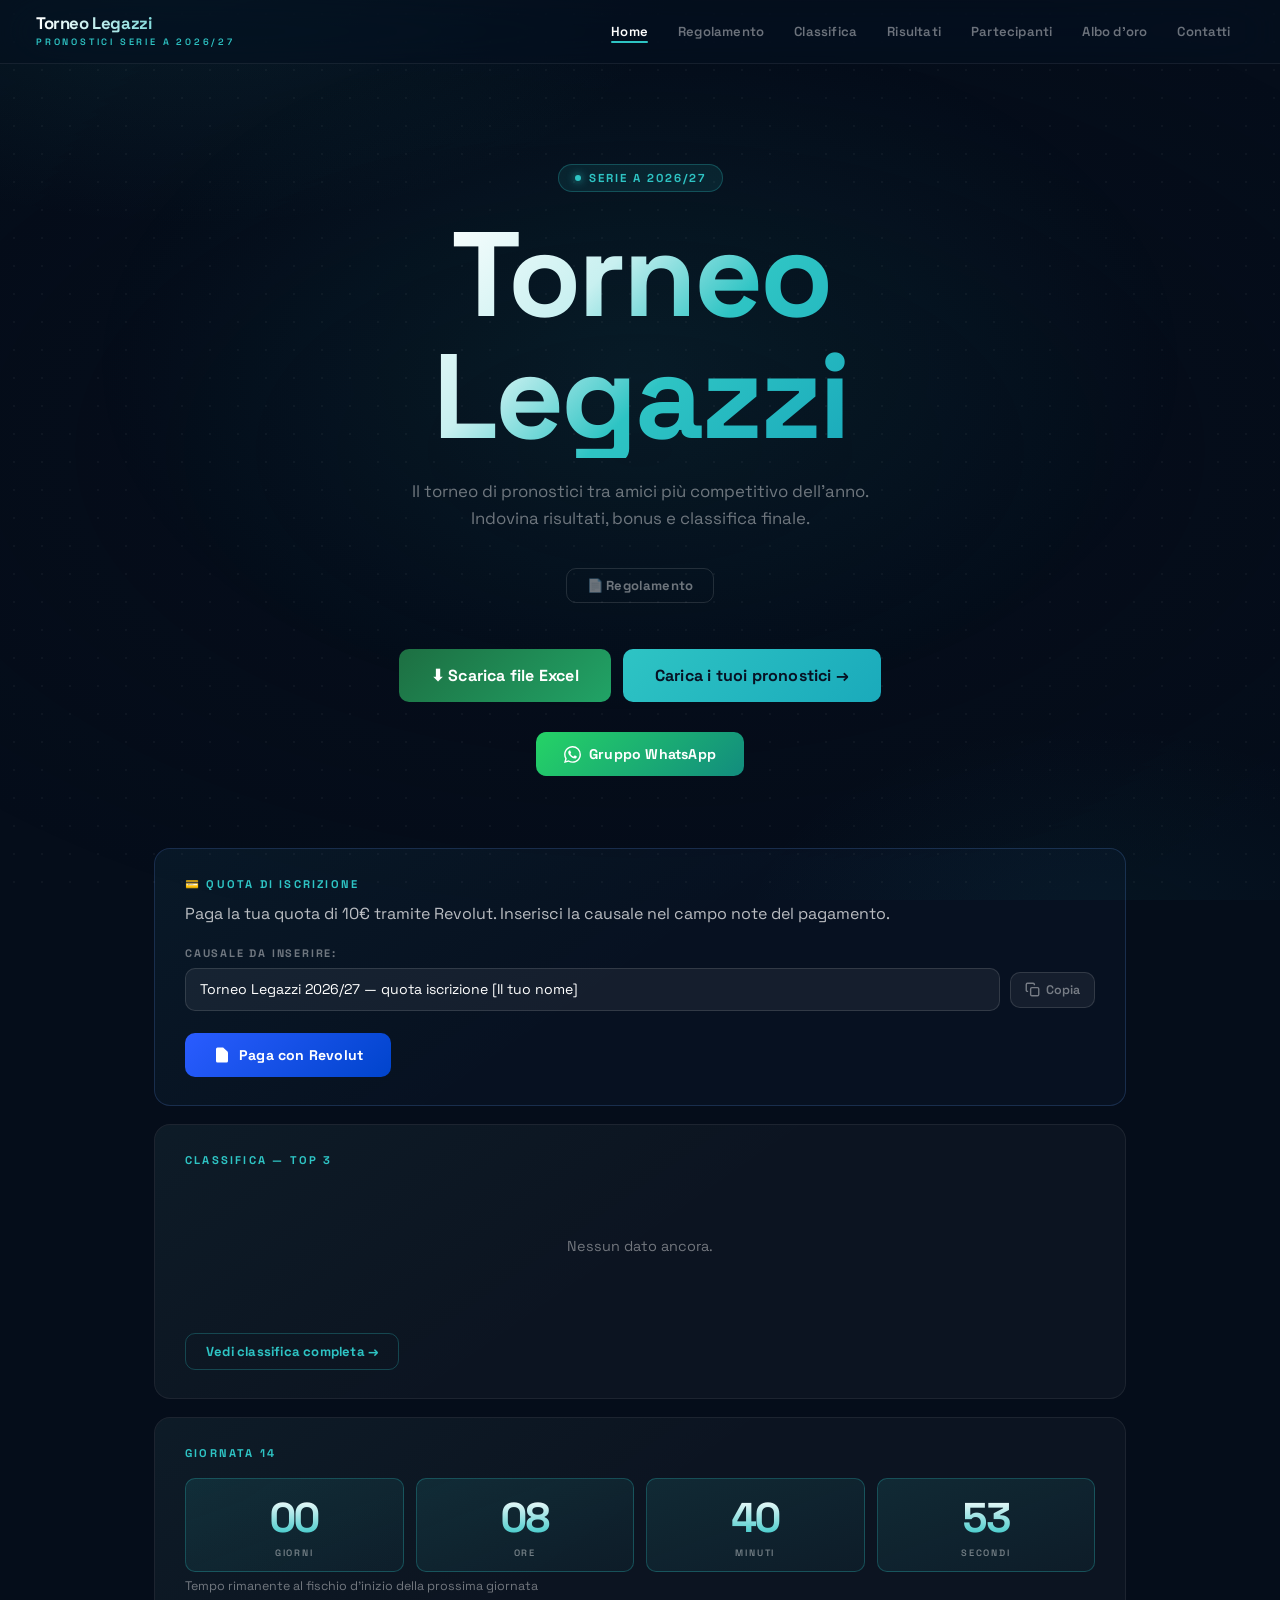
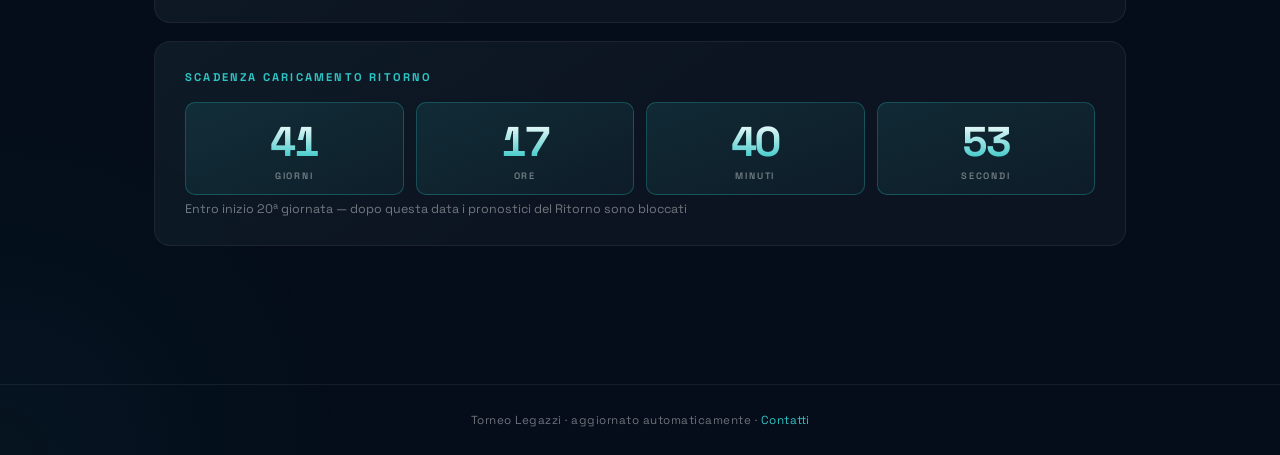
==== commit b10bdb33: "Aggiunge pagina Risultati, marquee bonus (nascosto) e sync risultati da Excel Co-Authored-By: Claude" ====
--- a/index.html
+++ b/index.html
@@ -22,7 +22,8 @@
     <a href="index.html" class="active">Home</a>
     <a href="regolamento.html">Regolamento</a>
     <a href="classifica.html">Classifica</a>
-    <a href="pronostici.html">Pronostici</a>
+    <a href="risultati.html">Risultati</a>
+    <a href="pronostici.html">Partecipanti</a>
     <a href="albo.html">Albo d'oro</a>
     <a href="contatti.html">Contatti</a>
   </nav>
@@ -116,6 +117,17 @@
     <small>Entro inizio 20ª giornata — dopo questa data i pronostici del Ritorno sono bloccati</small>
   </div>
 
+  <!-- ── BONUS PIU' GETTONATI (marquee) ──────────────────── -->
+  <section id="bonus-stats" class="bonus-stats" data-reveal="up" style="display:none">
+    <div class="bonus-stats-head">
+      <h3>Bonus più gettonati</h3>
+      <span id="bonus-demo-badge" class="demo-badge" style="display:none">ANTEPRIMA · dati demo</span>
+    </div>
+    <p class="bonus-stats-sub">Le scelte più popolari dei partecipanti, in ordine decrescente.</p>
+    <div class="bonus-marquee">
+      <div id="bonus-track" class="bonus-track"></div>
+    </div>
+  </section>
 
 </main>
 
@@ -128,6 +140,7 @@
   if (!ok) return;
   avviaCountdownHome();
   caricaTop3();
+  caricaBonusStats();
   caricaPagamento();
   caricaMenzioni();
   caricaConfig().then(cfg => {
--- a/style.css
+++ b/style.css
@@ -763,3 +763,56 @@
 @media (max-width: 480px) {
   .header-brand-text p { display: none; }
 }
+
+/* ── Intro pagina ─────────────────────────────────────── */
+.page-intro { color: var(--muted); max-width: 640px; margin-top: 6px; }
+
+/* ── Risultati ────────────────────────────────────────── */
+.risultati-toolbar { display:flex; align-items:center; gap:12px; margin:24px 0 18px; flex-wrap:wrap; }
+.risultati-toolbar label { color: var(--muted); font-weight:600; text-transform:uppercase; font-size:.78rem; letter-spacing:.08em; }
+#sel-giornata {
+  font-family: var(--font); font-size:1rem; font-weight:600; color: var(--text);
+  background: var(--surface-2); border:1px solid var(--border-2); border-radius: var(--radius-sm);
+  padding:11px 16px; cursor:pointer; min-width:240px;
+}
+#sel-giornata:focus { outline:none; border-color: var(--tc-border); box-shadow: var(--tc-glow); }
+.ris-giornata { display:flex; flex-direction:column; gap:8px; }
+.ris-data { color: var(--tc); font-weight:600; margin-bottom:8px; }
+.ris-row {
+  display:grid; grid-template-columns: 1fr auto 1fr; align-items:center; gap:12px;
+  background: var(--surface); border:1px solid var(--border); border-radius: var(--radius-sm);
+  padding:12px 16px;
+}
+.ris-casa  { text-align:right; font-weight:600; }
+.ris-ospite{ text-align:left;  font-weight:600; }
+.ris-box {
+  min-width:74px; text-align:center; background: var(--navy); border:1px solid var(--border-2);
+  border-radius:8px; padding:6px 10px; font-weight:700; font-variant-numeric:tabular-nums;
+}
+.ris-gol { color: var(--white); } .ris-sep { color: var(--muted); margin:0 4px; }
+.ris-vs  { color: var(--muted); }
+
+/* ── Bonus più gettonati (marquee) ────────────────────── */
+.bonus-stats { margin: 8px 0 4px; }
+.bonus-stats-head { display:flex; align-items:center; gap:12px; }
+.bonus-stats-head h3 { margin:0; }
+.demo-badge {
+  font-size:.7rem; font-weight:700; letter-spacing:.08em; color: var(--gold);
+  background: var(--gold-dim); border:1px solid rgba(245,183,48,0.3); border-radius:999px; padding:4px 10px;
+}
+.bonus-stats-sub { color: var(--muted); margin:4px 0 16px; }
+.bonus-marquee { overflow:hidden; -webkit-mask-image:linear-gradient(90deg,transparent,#000 6%,#000 94%,transparent); mask-image:linear-gradient(90deg,transparent,#000 6%,#000 94%,transparent); }
+.bonus-track { display:flex; gap:16px; width:max-content; animation: bonus-scroll 40s linear infinite; }
+.bonus-marquee:hover .bonus-track { animation-play-state: paused; }
+@keyframes bonus-scroll { from { transform: translateX(0); } to { transform: translateX(-50%); } }
+.bs-card {
+  flex:0 0 300px; background: var(--surface); border:1px solid var(--border-2);
+  border-radius: var(--radius); padding:18px 20px;
+}
+.bs-card h4 { margin:0 0 14px; color: var(--tc); font-size:1.02rem; }
+.bs-riga { display:grid; grid-template-columns: 96px 1fr 28px; align-items:center; gap:10px; margin-bottom:9px; }
+.bs-nome { font-size:.82rem; font-weight:600; white-space:nowrap; overflow:hidden; text-overflow:ellipsis; }
+.bs-bar { height:8px; background: var(--surface-3); border-radius:999px; overflow:hidden; }
+.bs-fill { display:block; height:100%; background: linear-gradient(90deg, var(--tc2), var(--tc)); border-radius:999px; }
+.bs-voti { text-align:right; font-weight:700; font-variant-numeric:tabular-nums; color: var(--muted); font-size:.85rem; }
+@media (prefers-reduced-motion: reduce) { .bonus-track { animation:none; } }
